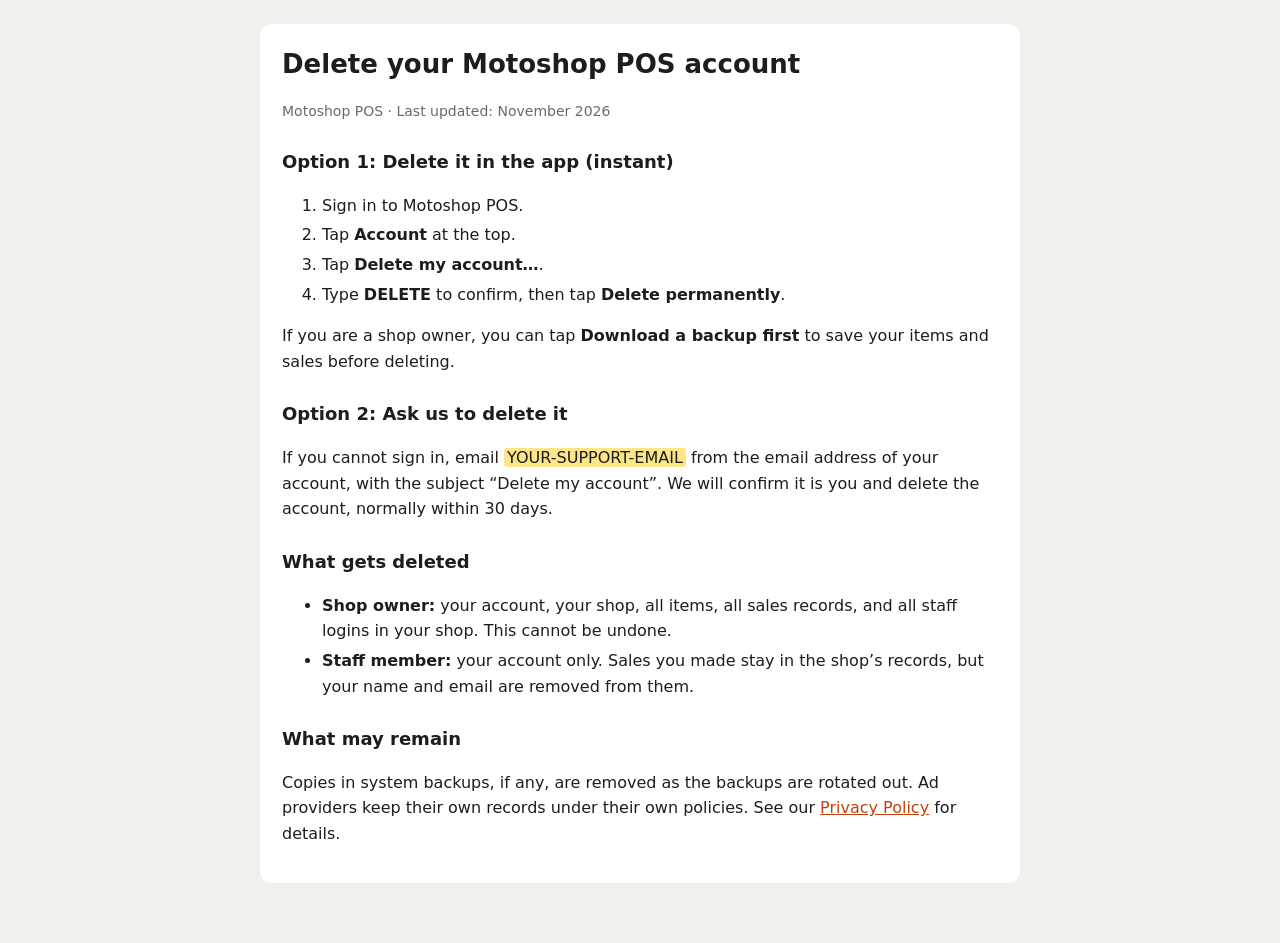
==== delete-account.html @ 8a82519e "Add privacy and delete-account pages" ====
<!DOCTYPE html>
<html lang="en"><head><meta charset="utf-8">
<meta name="viewport" content="width=device-width, initial-scale=1">
<title>Delete your account – Motoshop POS</title>
<style>
:root{--bg:#f2f0ec;--sf:#fff;--tx:#1d1d1b;--mu:#6b6a66;--ac:#c2410c}
@media(prefers-color-scheme:dark){:root{--bg:#171716;--sf:#232321;--tx:#eeece6;--mu:#a09e97;--ac:#ff7a2e}}
body{margin:0;background:var(--bg);color:var(--tx);font:16px/1.6 system-ui,-apple-system,"Segoe UI",Roboto,sans-serif}
main{max-width:760px;margin:0 auto;padding:24px 16px 60px}
article{background:var(--sf);border-radius:12px;padding:20px 22px}
h1{margin:0 0 4px;font-size:26px}h2{margin:26px 0 6px;font-size:18px}
.mu{color:var(--mu);font-size:14px}a{color:var(--ac)}
mark{background:#fde68a;color:#1d1d1b;padding:0 3px;border-radius:3px}
li{margin:4px 0}
</style></head><body><main><article>
<h1>Delete your Motoshop POS account</h1>
<p class="mu">Motoshop POS &middot; Last updated: November 2026</p>

<h2>Option 1: Delete it in the app (instant)</h2>
<ol>
<li>Sign in to Motoshop POS.</li>
<li>Tap <strong>Account</strong> at the top.</li>
<li>Tap <strong>Delete my account&hellip;</strong>.</li>
<li>Type <strong>DELETE</strong> to confirm, then tap <strong>Delete permanently</strong>.</li>
</ol>
<p>If you are a shop owner, you can tap <strong>Download a backup first</strong> to save your items and sales before deleting.</p>

<h2>Option 2: Ask us to delete it</h2>
<p>If you cannot sign in, email <mark>YOUR-SUPPORT-EMAIL</mark> from the email address of your account, with the subject &ldquo;Delete my account&rdquo;. We will confirm it is you and delete the account, normally within 30 days.</p>

<h2>What gets deleted</h2>
<ul>
<li><strong>Shop owner:</strong> your account, your shop, all items, all sales records, and all staff logins in your shop. This cannot be undone.</li>
<li><strong>Staff member:</strong> your account only. Sales you made stay in the shop&rsquo;s records, but your name and email are removed from them.</li>
</ul>

<h2>What may remain</h2>
<p>Copies in system backups, if any, are removed as the backups are rotated out. Ad providers keep their own records under their own policies. See our <a href="privacy.html">Privacy Policy</a> for details.</p>
</article></main></body></html>
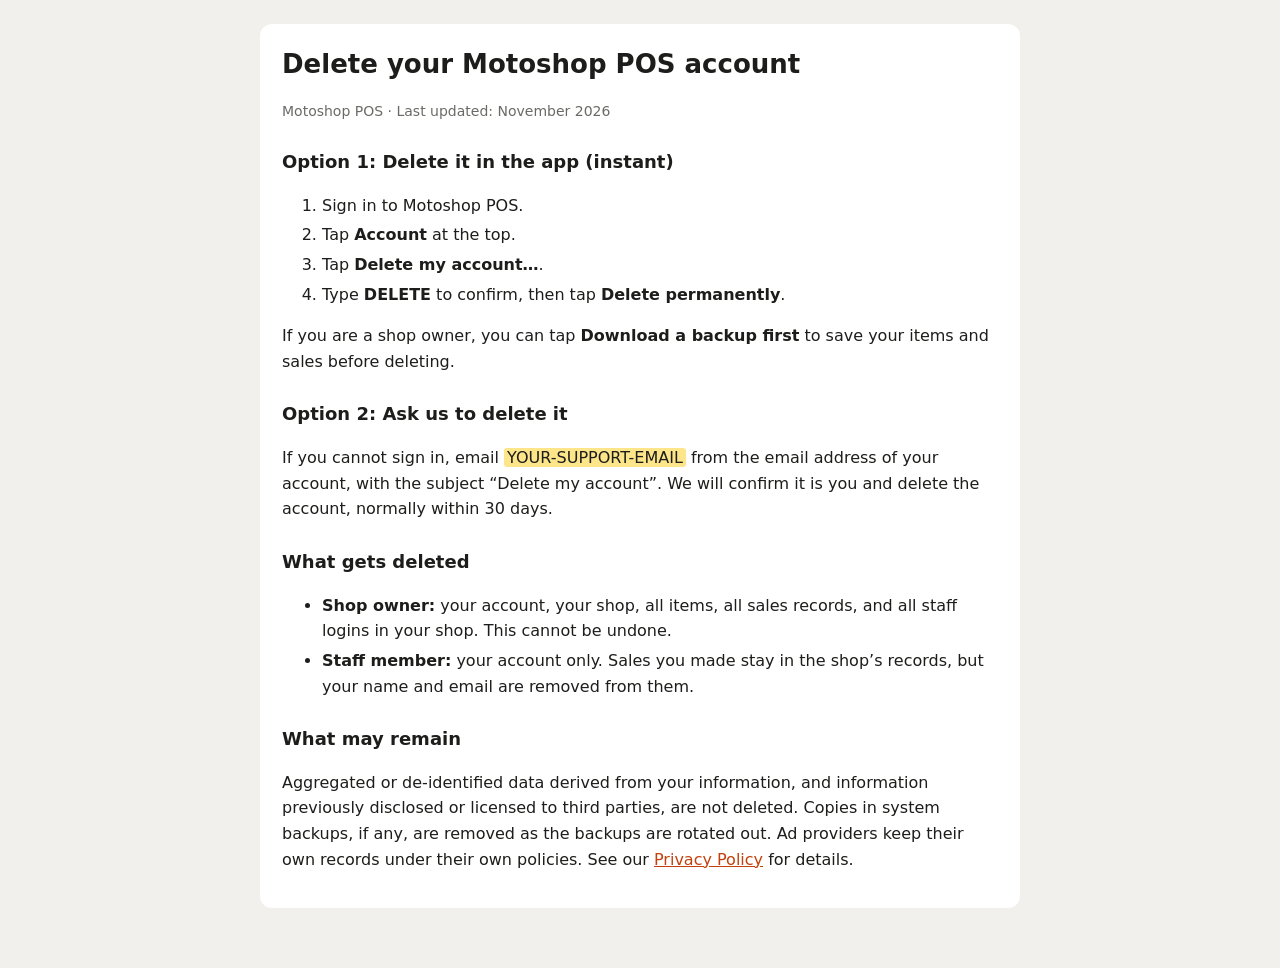
==== commit 889028ce: "terms" ====
--- a/delete-account.html
+++ b/delete-account.html
@@ -35,5 +35,5 @@
 </ul>
 
 <h2>What may remain</h2>
-<p>Copies in system backups, if any, are removed as the backups are rotated out. Ad providers keep their own records under their own policies. See our <a href="privacy.html">Privacy Policy</a> for details.</p>
-</article></main></body></html>
+<p>Aggregated or de-identified data derived from your information, and information previously disclosed or licensed to third parties, are not deleted. Copies in system backups, if any, are removed as the backups are rotated out. Ad providers keep their own records under their own policies. See our <a href="privacy.html">Privacy Policy</a> for details.</p>
+</article></main></body></html>
